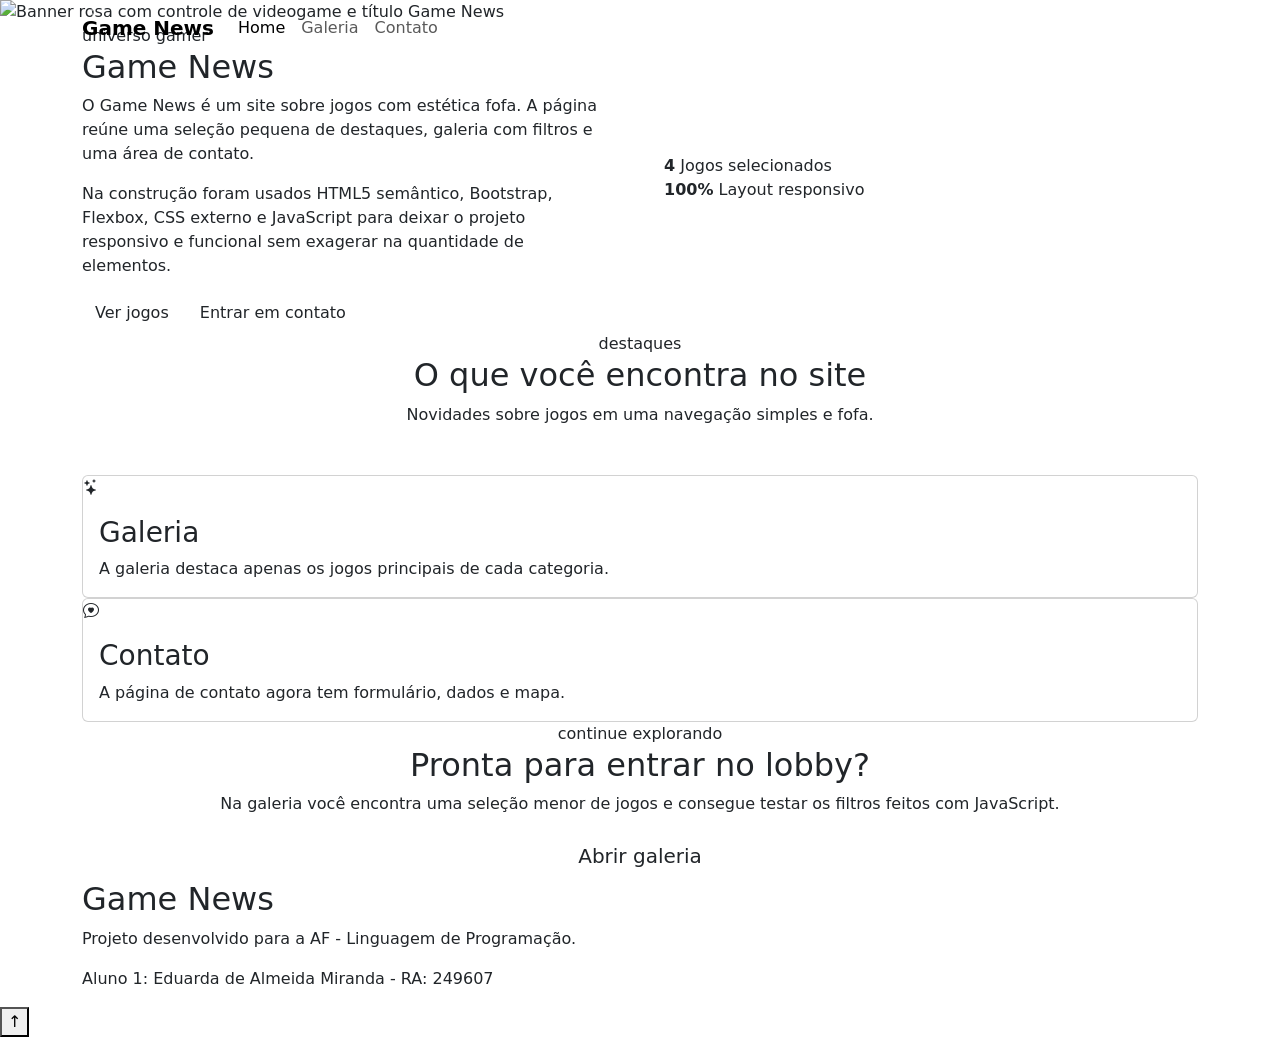
==== index.html @ bfbb9b94 "Add files via upload" ====
<!--
AF - Avaliação Final - Linguagens de Programação
Tema do Projeto: Jogos - Game News
Aluno 1: Eduarda de Almeida Miranda - RA: 249607
Aluno 2: Não se aplica - Projeto individual
Turma: N2
Professor: Abimael de Oliveira
Data de entrega: 07/06
-->
<!DOCTYPE html>
<html lang="pt-br">
<head>
    <meta charset="UTF-8">
    <meta name="viewport" content="width=device-width, initial-scale=1.0">
    <meta name="description" content="Game News: site de jogos com novidades, lançamentos e cultura gamer em uma identidade visual rosa claro.">
    <title>Game News - Home</title>

    <!-- Bootstrap CSS -->
    <link href="https://cdn.jsdelivr.net/npm/bootstrap@5.3.3/dist/css/bootstrap.min.css" rel="stylesheet">

    <!-- Bootstrap Icons -->
    <link rel="stylesheet" href="https://cdn.jsdelivr.net/npm/bootstrap-icons@1.11.3/font/bootstrap-icons.min.css">

    <!-- CSS próprio -->
    <link rel="stylesheet" href="./css/style.css">
</head>
<body>
    <header>
        <nav class="navbar navbar-expand-lg navbar-pink fixed-top" aria-label="Menu principal">
            <div class="container">
                <a class="navbar-brand fw-bold" href="index.html">Game News</a>

                <button class="navbar-toggler" type="button" data-bs-toggle="collapse" data-bs-target="#menuPrincipal" aria-controls="menuPrincipal" aria-expanded="false" aria-label="Abrir menu">
                    <span class="navbar-toggler-icon"></span>
                </button>

                <div class="collapse navbar-collapse" id="menuPrincipal">
                    <ul class="navbar-nav menu-central align-items-lg-center">
                        <li class="nav-item"><a class="nav-link active" href="index.html">Home</a></li>
                        <li class="nav-item"><a class="nav-link" href="galeria.html">Galeria</a></li>
                        <li class="nav-item"><a class="nav-link" href="contato.html">Contato</a></li>
                    </ul>
                </div>
            </div>
        </nav>
    </header>

    <main>
        <section class="hero p-0" aria-label="Destaques principais">
            <div id="carouselHome" class="carousel slide" data-bs-ride="carousel">
                <div class="carousel-indicators">
                    <button type="button" data-bs-target="#carouselHome" data-bs-slide-to="0" class="active" aria-current="true" aria-label="Slide 1"></button>
                    <button type="button" data-bs-target="#carouselHome" data-bs-slide-to="1" aria-label="Slide 2"></button>
                    <button type="button" data-bs-target="#carouselHome" data-bs-slide-to="2" aria-label="Slide 3"></button>
                </div>

                <div class="carousel-inner">
                    <article class="carousel-item active">
                        <img src="./img/banner-home.jpg" class="d-block w-100" alt="Banner rosa com controle de videogame e título Game News">
                        <div class="carousel-caption caixa-legenda animado">
                            <h1>Novidades no mundo dos Jogos</h1>
                            <p>Novidades e indicações de jogos.</p>
                            <a href="galeria.html" class="btn btn-gradiente">Ver novidades</a>
                        </div>
                    </article>

                    <article class="carousel-item">
                        <img src="./img/banner-esports.jpg" class="d-block w-100" alt="Banner sobre e-sports com headset gamer">
                        <div class="carousel-caption caixa-legenda">
                            <h2>E-sports e comunidade</h2>
                            <p>Uma área para reunir jogos competitivos, rankings e eventos online.</p>
                            <a href="galeria.html#lancamentos" class="btn btn-gradiente">Explorar cards</a>
                        </div>
                    </article>

                    <article class="carousel-item">
                        <img src="./img/banner-lancamentos.jpg" class="d-block w-100" alt="Banner sobre lançamentos de jogos com teclado gamer">
                        <div class="carousel-caption caixa-legenda">
                            <h2>Jogos em destaque</h2>
                            <p>Opções de jogos para console, PC, mobile.</p>
                            <a href="contato.html" class="btn btn-gradiente">Fale conosco</a>
                        </div>
                    </article>
                </div>

                <button class="carousel-control-prev" type="button" data-bs-target="#carouselHome" data-bs-slide="prev" aria-label="Slide anterior">
                    <span class="carousel-control-prev-icon" aria-hidden="true"></span>
                </button>

                <button class="carousel-control-next" type="button" data-bs-target="#carouselHome" data-bs-slide="next" aria-label="Próximo slide">
                    <span class="carousel-control-next-icon" aria-hidden="true"></span>
                </button>
            </div>
        </section>

        <section class="apresentacao container" aria-labelledby="titulo-apresentacao">
            <div class="row align-items-center g-5">
                <div class="col-lg-6">
                    <span class="tag-secao">universo gamer</span>
                    <h2 id="titulo-apresentacao" class="titulo-gradiente">Game News</h2>
                    <p>
                        O Game News é um site sobre jogos com estética fofa. A página reúne uma seleção pequena de destaques,
                        galeria com filtros e uma área de contato.
                    </p>
                    <p>
                        Na construção foram usados HTML5 semântico, Bootstrap, Flexbox, CSS externo e JavaScript
                        para deixar o projeto responsivo e funcional sem exagerar na quantidade de elementos.
                    </p>
                    <div class="grupo-botoes">
                        <a href="galeria.html" class="btn btn-gradiente">Ver jogos</a>
                        <a href="contato.html" class="btn btn-outline-pink">Entrar em contato</a>
                    </div>
                </div>

                <div class="col-lg-6">
                    <article class="painel-status" aria-label="Resumo do portal">
                        <div class="status-item">
                            <strong>4</strong>
                            <span>Jogos selecionados</span>
                        </div>
                        <div class="status-item">
                            <strong>100%</strong>
                            <span>Layout responsivo</span>
                        </div>
                    </article>
                </div>
            </div>
        </section>

        <section class="destaques secao-rosa" aria-labelledby="titulo-destaques">
            <div class="container">
                <div class="text-center mb-5">
                    <span class="tag-secao">destaques</span>
                    <h2 id="titulo-destaques">O que você encontra no site</h2>
                    <p class="subtitulo">Novidades sobre jogos em uma navegação simples e fofa.</p>
                </div>

                <div class="area-destaques">
                    <article class="card card-personalizado card-home">
                        <div class="icone-card"><i class="bi bi-stars"></i></div>
                        <div class="card-body">
                            <h3 class="card-title">Galeria</h3>
                            <p class="card-text">A galeria destaca apenas os jogos principais de cada categoria.</p>
                        </div>
                    </article>

                    <article class="card card-personalizado card-home">
                        <div class="icone-card"><i class="bi bi-chat-heart"></i></div>
                        <div class="card-body">
                            <h3 class="card-title">Contato</h3>
                            <p class="card-text">A página de contato agora tem formulário, dados e mapa.</p>
                        </div>
                    </article>
                </div>
            </div>
        </section>

        <section class="chamada-final container text-center" aria-labelledby="titulo-chamada">
            <span class="tag-secao">continue explorando</span>
            <h2 id="titulo-chamada">Pronta para entrar no lobby?</h2>
            <p>
                Na galeria você encontra uma seleção menor de jogos e consegue testar os filtros feitos com JavaScript.
            </p>
            <a href="galeria.html" class="btn btn-gradiente btn-lg">Abrir galeria</a>
        </section>
    </main>

    <footer class="rodape">
        <div class="container conteudo-rodape">
            <div>
                <h2>Game News</h2>
                <p>Projeto desenvolvido para a AF - Linguagem de Programação.</p>
                <p>Aluno 1: Eduarda de Almeida Miranda - RA: 249607</p>
            </div>
        </div>
    </footer>
    <button id="btnTopo" class="btn-topo" type="button" aria-label="Voltar ao topo">↑</button>

    <!-- Bootstrap JS -->
    <script src="https://cdn.jsdelivr.net/npm/bootstrap@5.3.3/dist/js/bootstrap.bundle.min.js"></script>

    <!-- JS próprio -->
    <script src="./js/script.js"></script>
</body>
</html>
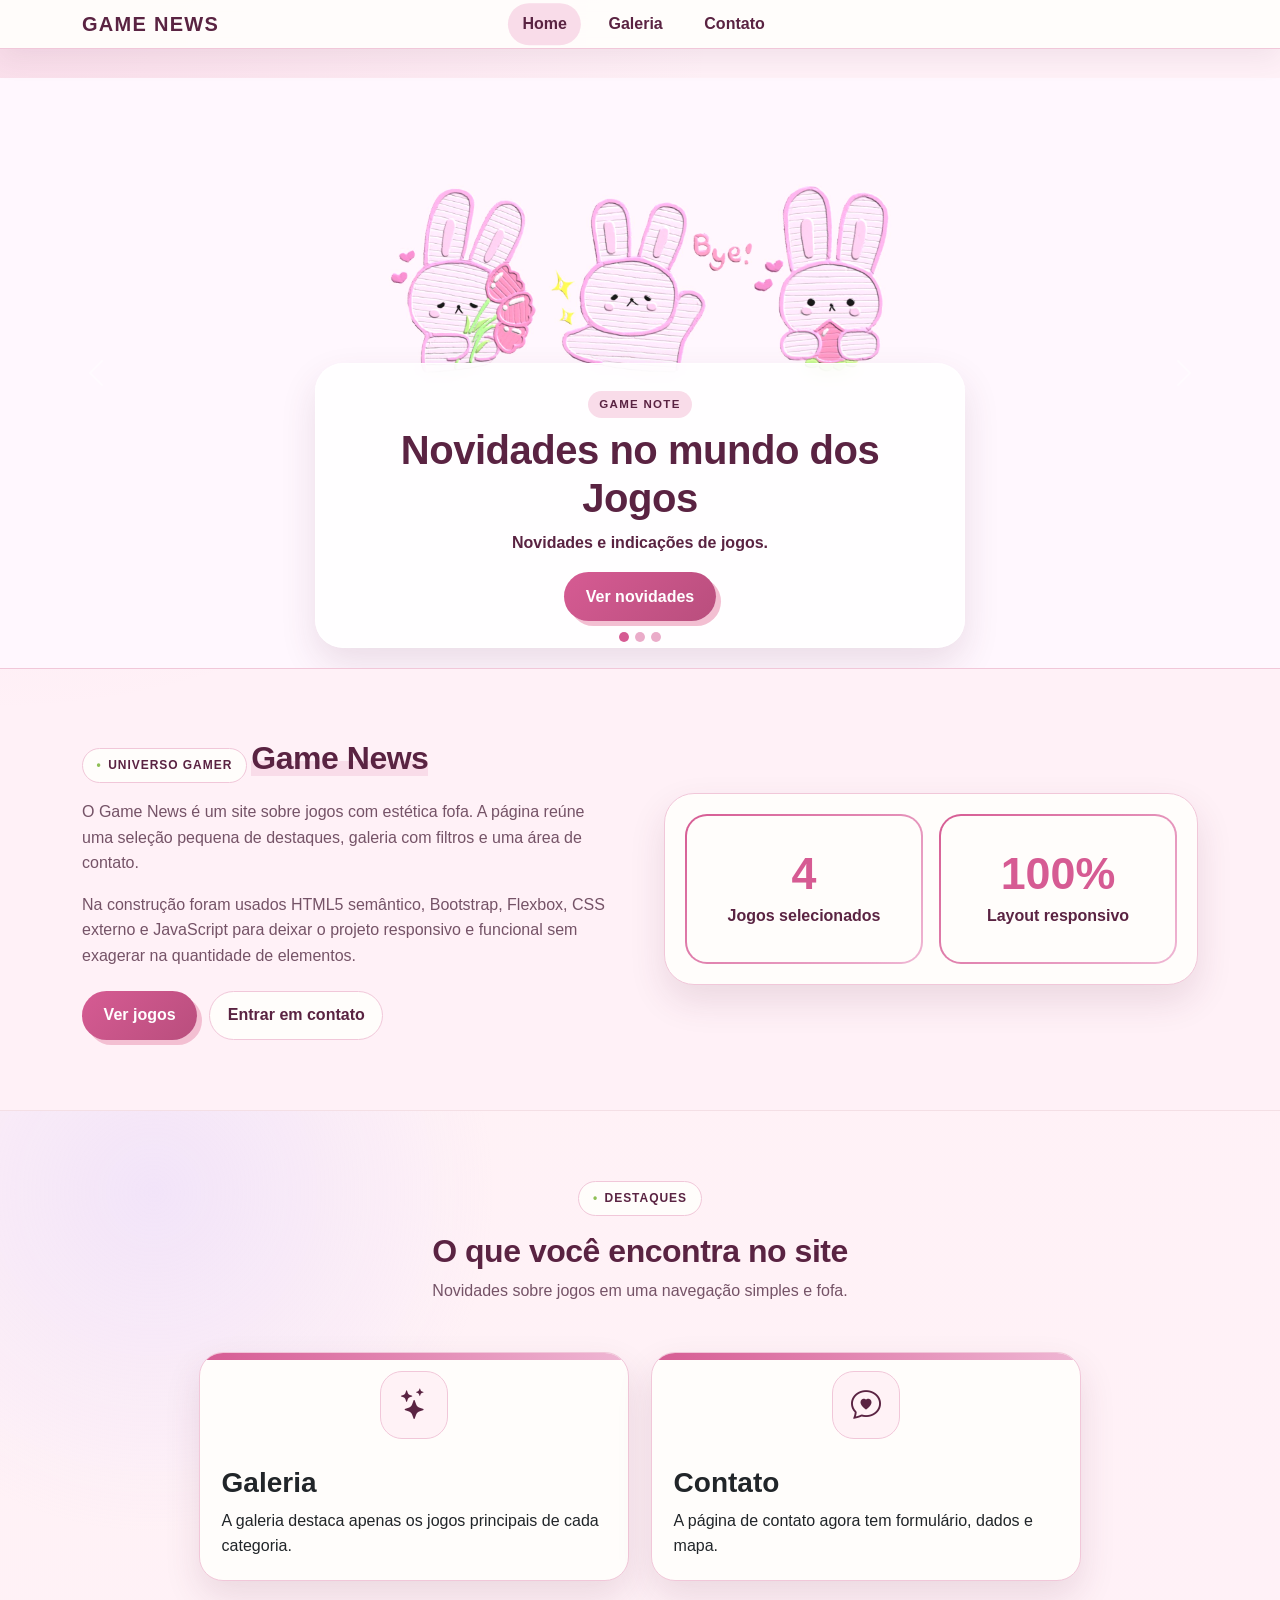
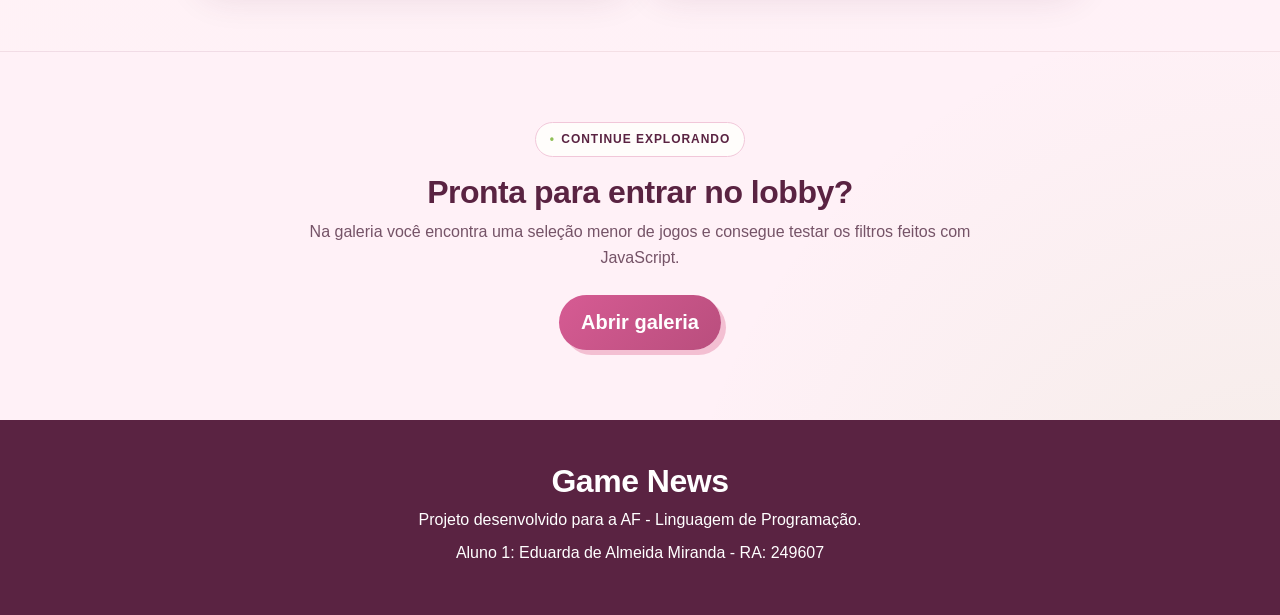
==== commit 03e00306: "Atualizar o index.html" ====
--- a/index.html
+++ b/index.html
@@ -2,10 +2,8 @@
 AF - Avaliação Final - Linguagens de Programação
 Tema do Projeto: Jogos - Game News
 Aluno 1: Eduarda de Almeida Miranda - RA: 249607
-Aluno 2: Não se aplica - Projeto individual
 Turma: N2
 Professor: Abimael de Oliveira
-Data de entrega: 07/06
 -->
 <!DOCTYPE html>
 <html lang="pt-br">
--- a/css/style.css
+++ b/css/style.css
@@ -0,0 +1,1335 @@
+/*
+AF - Avaliação Final - Linguagens de Programação
+Tema do Projeto: Jogos - Game News
+Aluno: Eduarda de Almeida Miranda - RA: 249607
+Turma: N2
+Professor: Abimael de Oliveira
+*/
+
+:root {
+    --fundo: #fff1f7;
+    --papel: #fffdfb;
+    --rosa: #d65b93;
+    --rosa-claro: #f9dce9;
+    --lilas: #efb7d4;
+    --verde: #8fbf56;
+    --ameixa: #5a2342;
+    --texto: #755367;
+    --linha: #f1c7d9;
+    --sombra: 0 16px 36px rgba(90, 35, 66, 0.12);
+    --raio: 24px;
+}
+
+* {
+    margin: 0;
+    padding: 0;
+    box-sizing: border-box;
+}
+
+html {
+    scroll-behavior: smooth;
+}
+
+body {
+    font-family: "Trebuchet MS", Arial, Helvetica, sans-serif;
+    color: var(--texto);
+    line-height: 1.6;
+    padding-top: 78px;
+    overflow-x: hidden;
+    background:
+        linear-gradient(90deg, rgba(246, 168, 189, 0.08) 1px, transparent 1px),
+        linear-gradient(rgba(246, 168, 189, 0.08) 1px, transparent 1px),
+        var(--fundo);
+    background-size: 34px 34px;
+}
+
+img {
+    max-width: 100%;
+    display: block;
+}
+
+section {
+    padding: 70px 0;
+    position: relative;
+}
+
+h1,
+h2,
+h3,
+.navbar-brand {
+    color: var(--ameixa);
+    font-weight: 900;
+}
+
+h1,
+h2 {
+    letter-spacing: -0.03rem;
+}
+
+p {
+    font-size: 1rem;
+}
+
+/* Menu */
+.navbar-pink {
+    background: rgba(255, 249, 242, 0.94);
+    border-bottom: 1px solid var(--linha);
+    box-shadow: 0 10px 28px rgba(91, 55, 83, 0.08);
+    backdrop-filter: blur(12px);
+    -webkit-backdrop-filter: blur(12px);
+}
+
+.navbar-pink .container {
+    position: relative;
+}
+
+.navbar-pink .menu-central {
+    gap: 0.35rem;
+}
+
+@media (min-width: 992px) {
+    .navbar-pink .navbar-collapse {
+        position: absolute;
+        left: 50%;
+        top: 50%;
+        transform: translate(-50%, -50%);
+        width: auto;
+        flex-grow: 0;
+    }
+
+    .navbar-pink .menu-central {
+        margin-left: 0 !important;
+        margin-right: 0 !important;
+    }
+}
+
+.navbar-pink .navbar-brand {
+    color: var(--ameixa);
+    padding: 0.42rem 0.8rem;
+    border-radius: 999px;
+    background: var(--papel);
+    border: 1px solid var(--linha);
+    box-shadow: 4px 4px 0 var(--rosa-claro);
+}
+
+.navbar-pink .navbar-brand i {
+    color: #d65b93;
+}
+
+.navbar-pink .nav-link {
+    color: var(--ameixa);
+    font-weight: 800;
+    margin-left: 0.45rem;
+    padding-inline: 0.9rem !important;
+    border-radius: 999px;
+    transition: 0.22s ease;
+}
+
+.navbar-pink .nav-link:hover,
+.navbar-pink .nav-link.active {
+    color: var(--ameixa);
+    background: var(--rosa-claro);
+}
+
+.navbar-toggler {
+    border: 1px solid var(--linha);
+    border-radius: 14px;
+    background: #fff;
+    --bs-navbar-toggler-icon-bg: url("data:image/svg+xml,%3csvg xmlns='http://www.w3.org/2000/svg' viewBox='0 0 30 30'%3e%3cpath stroke='rgba%2863,36,63,0.90%29' stroke-linecap='round' stroke-miterlimit='10' stroke-width='2.4' d='M4 7h22M4 15h22M4 23h22'/%3e%3c/svg%3e");
+}
+
+/* Botões */
+.btn-gradiente,
+.btn-outline-pink,
+.filtro-btn {
+    border-radius: 999px;
+    font-weight: 900;
+    transition: 0.22s ease;
+}
+
+.btn-gradiente {
+    color: white;
+    border: 0;
+    padding: 0.78rem 1.35rem;
+    background: #d65b93;
+    box-shadow: 5px 5px 0 #f3bfd2;
+}
+
+.btn-gradiente:hover {
+    color: white;
+    transform: translateY(-3px);
+    background: #b94e7d;
+    box-shadow: 7px 7px 0 #f3bfd2;
+}
+
+.btn-outline-pink,
+.filtro-btn {
+    color: var(--ameixa);
+    border: 1px solid var(--linha);
+    background: var(--papel);
+    padding: 0.72rem 1.1rem;
+}
+
+.btn-outline-pink:hover,
+.filtro-btn:hover,
+.filtro-btn.ativo {
+    color: var(--ameixa);
+    background: var(--rosa-claro);
+    transform: translateY(-2px);
+}
+
+/* Carrossel */
+.hero .carousel {
+    border-bottom: 1px solid var(--linha);
+}
+
+.carousel-item img {
+    height: 590px;
+    width: 100%;
+    object-fit: cover;
+    filter: saturate(1.02) brightness(1.02);
+}
+
+.caixa-legenda {
+    max-width: 650px;
+    margin: 0 auto;
+    padding: 26px;
+    color: var(--ameixa);
+    background: rgba(255, 255, 255, 0.84);
+    border: 1px solid rgba(255, 255, 255, 0.95);
+    border-radius: 28px;
+    box-shadow: var(--sombra);
+    backdrop-filter: blur(10px);
+    -webkit-backdrop-filter: blur(10px);
+}
+
+.caixa-legenda::before {
+    content: "game note";
+    display: inline-block;
+    margin-bottom: 0.55rem;
+    padding: 0.25rem 0.68rem;
+    border-radius: 999px;
+    color: var(--ameixa);
+    background: var(--rosa-claro);
+    font-size: 0.72rem;
+    font-weight: 900;
+    letter-spacing: 0.08rem;
+    text-transform: uppercase;
+}
+
+.caixa-legenda h1,
+.caixa-legenda h2,
+.caixa-legenda p {
+    color: var(--ameixa);
+}
+
+.caixa-legenda p {
+    font-weight: 700;
+}
+
+.carousel-indicators [data-bs-target] {
+    width: 10px;
+    height: 10px;
+    border-radius: 50%;
+    background-color: #d65b93;
+}
+
+/* Blocos gerais */
+.tag-secao,
+.etiqueta-mini {
+    display: inline-flex;
+    align-items: center;
+    gap: 0.4rem;
+    color: var(--ameixa);
+    background: var(--papel);
+    border: 1px solid var(--linha);
+    border-radius: 999px;
+    padding: 0.42rem 0.85rem;
+    font-size: 0.75rem;
+    font-weight: 900;
+    letter-spacing: 0.06rem;
+    text-transform: uppercase;
+    margin-bottom: 1rem;
+}
+
+.tag-secao::before,
+.etiqueta-mini::before {
+    content: "✿";
+    color: #d65b93;
+}
+
+.titulo-gradiente {
+    display: inline;
+    background: linear-gradient(to top, var(--rosa-claro) 42%, transparent 42%);
+    -webkit-text-fill-color: initial;
+}
+
+.subtitulo {
+    max-width: 700px;
+    margin: 0 auto;
+}
+
+.secao-rosa,
+.cabecalho-pagina {
+    background:
+        radial-gradient(circle at 12% 15%, rgba(215, 199, 255, 0.32), transparent 28%),
+        linear-gradient(135deg, #fff2f6 0%, #fff1f7 100%);
+    border-block: 1px solid rgba(240, 215, 223, 0.7);
+}
+
+.cabecalho-pagina {
+    padding: 86px 0 58px;
+}
+
+.cabecalho-pagina p {
+    max-width: 760px;
+    margin: 0 auto;
+}
+
+.grupo-botoes {
+    display: flex;
+    flex-wrap: wrap;
+    gap: 12px;
+    margin-top: 1.4rem;
+}
+
+/* Painel inicial */
+.painel-status {
+    display: grid;
+    grid-template-columns: repeat(2, minmax(0, 1fr));
+    gap: 16px;
+    padding: 20px;
+    border-radius: 30px;
+    background: var(--papel);
+    border: 1px solid var(--linha);
+    box-shadow: var(--sombra);
+}
+
+.status-item {
+    min-height: 150px;
+    border-radius: 22px;
+    background:
+        linear-gradient(var(--papel), var(--papel)) padding-box,
+        linear-gradient(135deg, var(--rosa), var(--lilas)) border-box;
+    border: 2px solid transparent;
+    display: flex;
+    flex-direction: column;
+    align-items: center;
+    justify-content: center;
+    text-align: center;
+    padding: 22px;
+}
+
+.status-item strong {
+    color: #d65b93;
+    font-size: 2.8rem;
+    line-height: 1;
+}
+
+.status-item span {
+    color: var(--ameixa);
+    font-weight: 800;
+    margin-top: 0.45rem;
+}
+
+/* Cards */
+.area-destaques {
+    display: flex;
+    flex-wrap: wrap;
+    gap: 22px;
+    justify-content: center;
+}
+
+.card-home {
+    flex: 1 1 280px;
+    max-width: 430px;
+    padding-top: 18px;
+}
+
+.card-personalizado,
+.box-noticia,
+.card-formulario,
+.info-contato,
+.mapa {
+    position: relative;
+    border: 1px solid var(--linha);
+    border-radius: var(--raio);
+    overflow: hidden;
+    background: var(--papel);
+    box-shadow: var(--sombra);
+    transition: transform 0.24s ease, box-shadow 0.24s ease;
+}
+
+.card-personalizado::before,
+.box-noticia::before,
+.card-formulario::before,
+.info-contato::before,
+.mapa::before {
+    content: "";
+    position: absolute;
+    top: 0;
+    left: 0;
+    right: 0;
+    height: 7px;
+    background: linear-gradient(90deg, var(--rosa), var(--lilas));
+}
+
+.card-personalizado:hover,
+.card-destaque-js,
+.box-noticia:hover {
+    transform: translateY(-7px);
+    box-shadow: 0 22px 42px rgba(91, 55, 83, 0.16);
+}
+
+.card-personalizado .card-body {
+    padding: 1.35rem;
+}
+
+.icone-card {
+    width: 68px;
+    height: 68px;
+    border-radius: 22px;
+    margin: 0 auto 6px;
+    display: flex;
+    align-items: center;
+    justify-content: center;
+    color: var(--ameixa);
+    font-size: 1.9rem;
+    background: #fff2f6;
+    border: 1px solid var(--linha);
+}
+
+.chamada-final p {
+    max-width: 720px;
+    margin: 0 auto 1.5rem;
+}
+
+/* Galeria */
+.filtros {
+    padding-bottom: 12px;
+}
+
+.contador-galeria {
+    margin-top: 1rem;
+    color: var(--ameixa);
+    font-weight: 900;
+}
+
+.imagem-card {
+    position: relative;
+    overflow: hidden;
+    margin: 14px 14px 0;
+    border-radius: 20px;
+    background: #fff;
+}
+
+.imagem-card img {
+    height: 245px;
+    width: 100%;
+    object-fit: cover;
+    border-radius: 20px;
+    transition: transform 0.38s ease, filter 0.38s ease;
+}
+
+.imagem-card:hover img {
+    transform: scale(1.05);
+    filter: saturate(1.08);
+}
+
+.imagem-card figcaption {
+    position: absolute;
+    left: 12px;
+    bottom: 12px;
+    background: rgba(255, 255, 255, 0.9);
+    color: var(--ameixa);
+    border-radius: 999px;
+    padding: 0.32rem 0.75rem;
+    font-size: 0.8rem;
+    font-weight: 900;
+}
+
+.badge-pink {
+    background: var(--rosa-claro);
+    color: var(--ameixa);
+    border: 1px solid var(--linha);
+    margin-bottom: 0.75rem;
+}
+
+.item-galeria.oculto {
+    display: none;
+}
+
+.box-noticia {
+    height: 100%;
+    text-align: center;
+    padding: 30px;
+}
+
+.box-noticia i {
+    color: #d65b93;
+    font-size: 2.2rem;
+    margin-bottom: 1rem;
+}
+
+/* Contato */
+.area-contato {
+    padding-top: 54px;
+}
+
+.card-formulario,
+.info-contato,
+.mapa {
+    padding: 30px;
+}
+
+.bloco-lateral {
+    min-height: 220px;
+}
+
+.form-control,
+.form-select {
+    border-radius: 16px;
+    border: 1px solid var(--linha);
+    padding: 0.82rem 1rem;
+    background: #fffdf9;
+}
+
+.form-control:focus,
+.form-select:focus {
+    border-color: var(--rosa);
+    box-shadow: 0 0 0 0.22rem rgba(246, 168, 189, 0.18);
+}
+
+.form-label {
+    color: var(--ameixa);
+    font-weight: 900;
+}
+
+.info-contato p {
+    display: flex;
+    align-items: center;
+    gap: 10px;
+    margin-bottom: 0.75rem;
+}
+
+.info-contato i {
+    color: #d65b93;
+    font-size: 1.22rem;
+}
+
+.redes-sociais {
+    display: flex;
+    flex-wrap: wrap;
+    gap: 12px;
+    margin-top: 1rem;
+}
+
+.redes-sociais a {
+    width: 46px;
+    height: 46px;
+    border-radius: 16px;
+    display: flex;
+    align-items: center;
+    justify-content: center;
+    color: var(--ameixa);
+    background: var(--rosa-claro);
+    border: 1px solid var(--linha);
+    font-size: 1.3rem;
+    transition: 0.22s ease;
+}
+
+.redes-sociais a:hover {
+    color: white;
+    background: #d65b93;
+    transform: translateY(-3px);
+}
+
+.mapa iframe {
+    border-radius: 18px;
+    border: 1px solid var(--linha) !important;
+}
+
+/* Rodapé */
+.rodape {
+    color: white;
+    padding: 42px 15px;
+    background: #5a2342;
+}
+
+.rodape h2,
+.rodape p {
+    color: white;
+    margin-bottom: 0.45rem;
+}
+
+.conteudo-rodape {
+    display: flex;
+    flex-wrap: wrap;
+    justify-content: center;
+    align-items: center;
+    gap: 16px;
+    text-align: center;
+}
+
+.links-rodape {
+    display: flex;
+    flex-wrap: wrap;
+    gap: 12px;
+}
+
+.links-rodape a {
+    color: white;
+    text-decoration: none;
+    font-weight: 900;
+    padding: 0.45rem 0.75rem;
+    border-radius: 999px;
+    background: rgba(255, 255, 255, 0.1);
+    transition: 0.22s ease;
+}
+
+.links-rodape a:hover {
+    background: rgba(255, 227, 235, 0.26);
+    transform: translateY(-2px);
+}
+
+/* Botão voltar ao topo */
+.btn-topo {
+    position: fixed;
+    right: 20px;
+    bottom: 20px;
+    display: none;
+    width: 50px;
+    height: 50px;
+    border: 0;
+    border-radius: 18px;
+    color: white;
+    background: #d65b93;
+    cursor: pointer;
+    font-weight: 900;
+    box-shadow: 5px 5px 0 #f3bfd2;
+    z-index: 999;
+}
+
+.btn-topo.mostrar {
+    display: block;
+}
+
+@keyframes aparecer {
+    from {
+        opacity: 0;
+        transform: translateY(22px);
+    }
+
+    to {
+        opacity: 1;
+        transform: translateY(0);
+    }
+}
+
+.animado,
+.card-personalizado,
+.box-noticia,
+.card-formulario,
+.info-contato,
+.mapa,
+.painel-status {
+    animation: aparecer 0.65s ease both;
+}
+
+/* Responsividade */
+@media (max-width: 991px) {
+    body {
+        padding-top: 72px;
+    }
+
+    .navbar-pink .navbar-collapse {
+        margin-top: 0.9rem;
+        padding: 1rem;
+        border-radius: 20px;
+        background: rgba(255, 255, 255, 0.86);
+        border: 1px solid var(--linha);
+    }
+
+    .navbar-pink .nav-link {
+        margin-left: 0;
+        margin-bottom: 0.35rem;
+    }
+
+    .carousel-item img {
+        height: 520px;
+    }
+
+    .caixa-legenda {
+        display: block !important;
+        padding: 22px;
+    }
+
+    .caixa-legenda h1,
+    .caixa-legenda h2 {
+        font-size: 1.65rem;
+    }
+}
+
+@media (max-width: 768px) {
+    section {
+        padding: 54px 0;
+    }
+
+    .carousel-item img {
+        height: 480px;
+    }
+
+    .carousel-caption {
+        left: 6%;
+        right: 6%;
+        bottom: 2rem;
+    }
+
+    .painel-status {
+        grid-template-columns: 1fr;
+    }
+
+    .conteudo-rodape {
+        text-align: center;
+        justify-content: center;
+    }
+
+    .links-rodape {
+        justify-content: center;
+    }
+}
+
+@media (max-width: 575px) {
+    .carousel-item img {
+        height: 440px;
+    }
+
+    .caixa-legenda {
+        padding: 16px;
+        border-radius: 22px;
+    }
+
+    .caixa-legenda h1,
+    .caixa-legenda h2 {
+        font-size: 1.25rem;
+    }
+
+    .btn-gradiente,
+    .btn-outline-pink,
+    .filtro-btn {
+        width: 100%;
+    }
+
+    .grupo-botoes {
+        flex-direction: column;
+    }
+
+    .card-formulario,
+    .info-contato,
+    .mapa,
+    .painel-status {
+        padding: 22px;
+    }
+
+    .imagem-card {
+        margin: 10px 10px 0;
+    }
+}
+
+
+/* Contato - layout novo solicitado */
+.contato-hero {
+    background:
+        radial-gradient(circle at 18% 18%, rgba(216, 111, 145, 0.22), transparent 28%),
+        radial-gradient(circle at 80% 18%, rgba(215, 199, 255, 0.38), transparent 32%),
+        linear-gradient(135deg, #fff8fb 0%, #fff1f7 100%);
+}
+
+.contato-dashboard {
+    padding-top: 48px;
+    padding-bottom: 10px;
+}
+
+.mini-contato-card {
+    min-height: 185px;
+    padding: 26px;
+    border-radius: 28px;
+    background: var(--papel);
+    border: 1px solid var(--linha);
+    box-shadow: 7px 7px 0 #f9dce9;
+    display: flex;
+    flex-direction: column;
+    justify-content: center;
+    transition: transform 0.24s ease, box-shadow 0.24s ease;
+}
+
+.mini-contato-card:hover {
+    transform: translateY(-6px) rotate(-1deg);
+    box-shadow: 10px 10px 0 #f3bfd2;
+}
+
+.mini-contato-card i {
+    width: 54px;
+    height: 54px;
+    border-radius: 18px;
+    display: flex;
+    align-items: center;
+    justify-content: center;
+    margin-bottom: 16px;
+    color: var(--ameixa);
+    background: var(--rosa-claro);
+    font-size: 1.55rem;
+}
+
+.mini-contato-card h2 {
+    font-size: 1.18rem;
+    margin-bottom: 0.35rem;
+}
+
+.mini-contato-card p {
+    margin: 0;
+    font-weight: 800;
+}
+
+.destaque-mini {
+    background: linear-gradient(135deg, #ffffff 0%, #fff2f6 100%);
+}
+
+.contato-novo {
+    padding-top: 36px;
+}
+
+.painel-contato,
+.form-contato-novo,
+.mapa-wide {
+    position: relative;
+    border: 1px solid var(--linha);
+    background: rgba(255, 255, 255, 0.92);
+    box-shadow: var(--sombra);
+    overflow: hidden;
+}
+
+.painel-contato {
+    top: 96px;
+    border-radius: 30px;
+    padding: 30px;
+}
+
+.painel-contato::after {
+    content: "support card";
+    position: absolute;
+    right: -34px;
+    top: 22px;
+    transform: rotate(35deg);
+    padding: 0.3rem 2.7rem;
+    color: var(--ameixa);
+    background: var(--rosa-claro);
+    border: 1px solid var(--linha);
+    font-size: 0.72rem;
+    font-weight: 900;
+    letter-spacing: 0.06rem;
+    text-transform: uppercase;
+}
+
+.lista-contato {
+    list-style: none;
+    padding: 0;
+    margin: 1.25rem 0;
+}
+
+.lista-contato li {
+    display: flex;
+    gap: 10px;
+    align-items: center;
+    margin-bottom: 0.75rem;
+    color: var(--ameixa);
+    font-weight: 800;
+}
+
+.lista-contato i {
+    color: #d65b93;
+}
+
+.redes-com-texto {
+    display: grid;
+    grid-template-columns: 1fr;
+    gap: 10px;
+}
+
+.redes-com-texto a {
+    width: 100%;
+    height: auto;
+    min-height: 46px;
+    justify-content: flex-start;
+    gap: 10px;
+    padding: 0.7rem 0.9rem;
+    border-radius: 16px;
+    text-decoration: none;
+    font-weight: 900;
+}
+
+.redes-com-texto a span {
+    font-size: 0.95rem;
+}
+
+.form-contato-novo {
+    border-radius: 30px;
+    padding: 34px;
+}
+
+.botoes-formulario {
+    display: flex;
+    flex-wrap: wrap;
+    gap: 12px;
+    margin-top: 22px;
+}
+
+.mensagem-formulario {
+    min-height: 26px;
+    margin: 16px 0 0;
+    color: #7f3f5b;
+    font-weight: 900;
+}
+
+.mensagem-formulario.sucesso {
+    padding: 0.8rem 1rem;
+    border-radius: 16px;
+    background: #fff2f6;
+    border: 1px solid var(--linha);
+}
+
+.mapa-wide {
+    margin-top: 34px;
+    border-radius: 32px;
+    display: grid;
+    grid-template-columns: 0.9fr 1.4fr;
+    align-items: stretch;
+}
+
+.mapa-wide::before {
+    content: "";
+    position: absolute;
+    inset: 0 auto 0 0;
+    width: 8px;
+    background: linear-gradient(180deg, var(--rosa), var(--lilas));
+}
+
+.mapa-texto {
+    padding: 34px;
+    display: flex;
+    flex-direction: column;
+    justify-content: center;
+}
+
+.mapa-texto i {
+    color: #d65b93;
+}
+
+.mapa-frame {
+    min-height: 360px;
+    padding: 16px;
+}
+
+.mapa-frame iframe {
+    width: 100%;
+    height: 100%;
+    min-height: 330px;
+    border-radius: 24px;
+    border: 1px solid var(--linha) !important;
+    display: block;
+    filter: saturate(0.9) brightness(1.04);
+}
+
+@media (max-width: 991px) {
+    .painel-contato {
+        top: 0;
+    }
+
+    .mapa-wide {
+        grid-template-columns: 1fr;
+    }
+
+    .mapa-frame {
+        padding-top: 0;
+    }
+}
+
+@media (max-width: 575px) {
+    .form-contato-novo,
+    .painel-contato,
+    .mapa-texto {
+        padding: 22px;
+    }
+
+    .botoes-formulario .btn {
+        width: 100%;
+    }
+
+    .mini-contato-card {
+        min-height: auto;
+    }
+}
+
+
+/* Ajustes finais: logo removida, paleta puxada pelas imagens e contato simplificado */
+body {
+    background:
+        radial-gradient(circle at top left, rgba(214, 91, 147, 0.13), transparent 28%),
+        radial-gradient(circle at bottom right, rgba(143, 191, 86, 0.10), transparent 24%),
+        var(--fundo);
+}
+
+.navbar-pink {
+    background: rgba(255, 253, 251, 0.95);
+}
+
+.navbar-pink .navbar-brand {
+    padding: 0;
+    border: 0;
+    border-radius: 0;
+    background: transparent;
+    box-shadow: none;
+    color: var(--ameixa);
+    letter-spacing: 0.08rem;
+    text-transform: uppercase;
+}
+
+.navbar-pink .navbar-brand:hover {
+    color: var(--rosa);
+}
+
+.btn-gradiente {
+    background: linear-gradient(135deg, #d65b93, #b94e7d);
+    box-shadow: 5px 5px 0 #f3bfd2;
+}
+
+.btn-gradiente:hover {
+    background: linear-gradient(135deg, #bf4d80, #a94070);
+    box-shadow: 7px 7px 0 #f3bfd2;
+}
+
+.tag-secao::before,
+.etiqueta-mini::before {
+    content: "•";
+    color: var(--verde);
+}
+
+.contato-capa {
+    padding: 88px 0 54px;
+    background:
+        radial-gradient(circle at 50% -10%, rgba(214, 91, 147, 0.18), transparent 36%),
+        linear-gradient(135deg, #fff7fb 0%, #fff1f7 100%);
+    border-bottom: 1px solid var(--linha);
+}
+
+.contato-capa p {
+    max-width: 650px;
+    margin: 0 auto;
+}
+
+.contato-simples {
+    padding-top: 48px;
+    padding-bottom: 30px;
+}
+
+.form-card-limpo,
+.caixa-contato-clara,
+.mapa-card-novo {
+    background: rgba(255, 253, 251, 0.96);
+    border: 1px solid var(--linha);
+    border-radius: 28px;
+    box-shadow: var(--sombra);
+}
+
+.form-card-limpo {
+    padding: 34px;
+}
+
+.texto-apoio {
+    max-width: 590px;
+    margin-bottom: 1.35rem;
+}
+
+.caixa-contato-clara {
+    padding: 32px;
+    display: flex;
+    flex-direction: column;
+    justify-content: center;
+}
+
+.bloco-info-contato {
+    padding: 16px 0;
+    border-bottom: 1px solid rgba(241, 199, 217, 0.85);
+}
+
+.bloco-info-contato:last-of-type {
+    border-bottom: 0;
+}
+
+.bloco-info-contato small {
+    display: block;
+    color: var(--rosa);
+    font-weight: 900;
+    letter-spacing: 0.06rem;
+    text-transform: uppercase;
+    margin-bottom: 0.25rem;
+}
+
+.bloco-info-contato a,
+.bloco-info-contato p {
+    color: var(--ameixa);
+    font-weight: 800;
+    text-decoration: none;
+    margin: 0;
+}
+
+.bloco-info-contato a:hover {
+    color: var(--rosa);
+}
+
+.redes-linha {
+    display: flex;
+    flex-wrap: wrap;
+    gap: 10px;
+    margin-top: 22px;
+}
+
+.redes-linha a {
+    color: var(--ameixa);
+    background: #fff1f7;
+    border: 1px solid var(--linha);
+    border-radius: 999px;
+    padding: 0.55rem 0.85rem;
+    text-decoration: none;
+    font-weight: 900;
+    transition: 0.22s ease;
+}
+
+.redes-linha a:hover {
+    color: white;
+    background: var(--rosa);
+    transform: translateY(-2px);
+}
+
+.mapa-simples {
+    padding-top: 12px;
+}
+
+.mapa-card-novo {
+    display: grid;
+    grid-template-columns: 0.72fr 1.28fr;
+    gap: 18px;
+    overflow: hidden;
+    padding: 18px;
+}
+
+.mapa-info-novo {
+    padding: 24px;
+    display: flex;
+    flex-direction: column;
+    justify-content: center;
+    background: #fff7fb;
+    border: 1px solid rgba(241, 199, 217, 0.75);
+    border-radius: 22px;
+}
+
+.mapa-card-novo iframe {
+    width: 100%;
+    min-height: 350px;
+    border-radius: 22px;
+    border: 1px solid var(--linha) !important;
+    filter: saturate(0.78) brightness(1.05) contrast(0.96);
+}
+
+.form-card-limpo,
+.caixa-contato-clara,
+.mapa-card-novo {
+    animation: aparecer 0.65s ease both;
+}
+
+@media (max-width: 991px) {
+    .mapa-card-novo {
+        grid-template-columns: 1fr;
+    }
+}
+
+@media (max-width: 575px) {
+    .form-card-limpo,
+    .caixa-contato-clara,
+    .mapa-info-novo,
+    .mapa-card-novo {
+        padding: 20px;
+    }
+}
+
+/* Contato realista - versão final */
+.contato-capa-real {
+    text-align: left;
+    padding: 92px 0 56px;
+    background:
+        linear-gradient(135deg, rgba(255, 247, 251, 0.98), rgba(255, 241, 247, 0.94)),
+        radial-gradient(circle at 88% 18%, rgba(143, 191, 86, 0.22), transparent 22%);
+}
+
+.cartao-status-contato {
+    background: var(--papel);
+    border: 1px solid var(--linha);
+    border-radius: 24px;
+    padding: 24px;
+    box-shadow: 8px 8px 0 var(--rosa-claro);
+}
+
+.cartao-status-contato strong,
+.cartao-status-contato span,
+.cartao-status-contato small {
+    display: block;
+}
+
+.cartao-status-contato strong {
+    color: var(--ameixa);
+    font-size: 1.25rem;
+    margin-bottom: 0.35rem;
+}
+
+.cartao-status-contato span {
+    color: var(--texto);
+    font-weight: 800;
+}
+
+.cartao-status-contato small {
+    color: var(--rosa);
+    font-weight: 900;
+    margin-top: 0.85rem;
+}
+
+.contato-real {
+    padding-top: 48px;
+    padding-bottom: 28px;
+}
+
+.form-card-real,
+.painel-atendimento-real,
+.mapa-box-real {
+    background: rgba(255, 253, 251, 0.97);
+    border: 1px solid var(--linha);
+    border-radius: 28px;
+    box-shadow: var(--sombra);
+}
+
+.form-card-real {
+    padding: 34px;
+}
+
+.painel-atendimento-real {
+    padding: 32px;
+}
+
+.lista-canais-real {
+    display: flex;
+    flex-direction: column;
+    gap: 14px;
+    margin-top: 22px;
+}
+
+.canal-real {
+    display: flex;
+    gap: 14px;
+    align-items: flex-start;
+    padding: 16px;
+    border: 1px solid rgba(241, 199, 217, 0.78);
+    border-radius: 20px;
+    background: #fff7fb;
+}
+
+.canal-real i {
+    color: var(--rosa);
+    font-size: 1.25rem;
+    line-height: 1;
+    margin-top: 4px;
+}
+
+.canal-real small {
+    display: block;
+    color: var(--rosa);
+    font-weight: 900;
+    letter-spacing: 0.04rem;
+    text-transform: uppercase;
+    margin-bottom: 0.2rem;
+}
+
+.canal-real a,
+.canal-real p {
+    color: var(--ameixa);
+    font-weight: 800;
+    text-decoration: none;
+    margin: 0;
+}
+
+.canal-real a:hover {
+    color: var(--rosa);
+}
+
+.redes-real {
+    padding-top: 6px;
+}
+
+.mapa-real {
+    padding-top: 10px;
+}
+
+.mapa-box-real {
+    overflow: hidden;
+    padding: 20px;
+}
+
+.mapa-titulo-real {
+    display: flex;
+    justify-content: space-between;
+    align-items: flex-end;
+    gap: 24px;
+    padding: 8px 8px 20px;
+}
+
+.mapa-titulo-real p {
+    max-width: 430px;
+    margin: 0;
+}
+
+.mapa-box-real iframe {
+    width: 100%;
+    min-height: 390px;
+    border-radius: 24px;
+    border: 1px solid var(--linha) !important;
+    filter: saturate(0.9) brightness(1.04) contrast(0.97);
+}
+
+.form-card-real,
+.painel-atendimento-real,
+.mapa-box-real,
+.cartao-status-contato {
+    animation: aparecer 0.65s ease both;
+}
+
+@media (max-width: 991px) {
+    .contato-capa-real {
+        text-align: center;
+    }
+
+    .mapa-titulo-real {
+        flex-direction: column;
+        align-items: flex-start;
+    }
+}
+
+@media (max-width: 575px) {
+    .form-card-real,
+    .painel-atendimento-real,
+    .mapa-box-real,
+    .cartao-status-contato {
+        padding: 22px;
+    }
+
+    .canal-real {
+        padding: 14px;
+    }
+}
